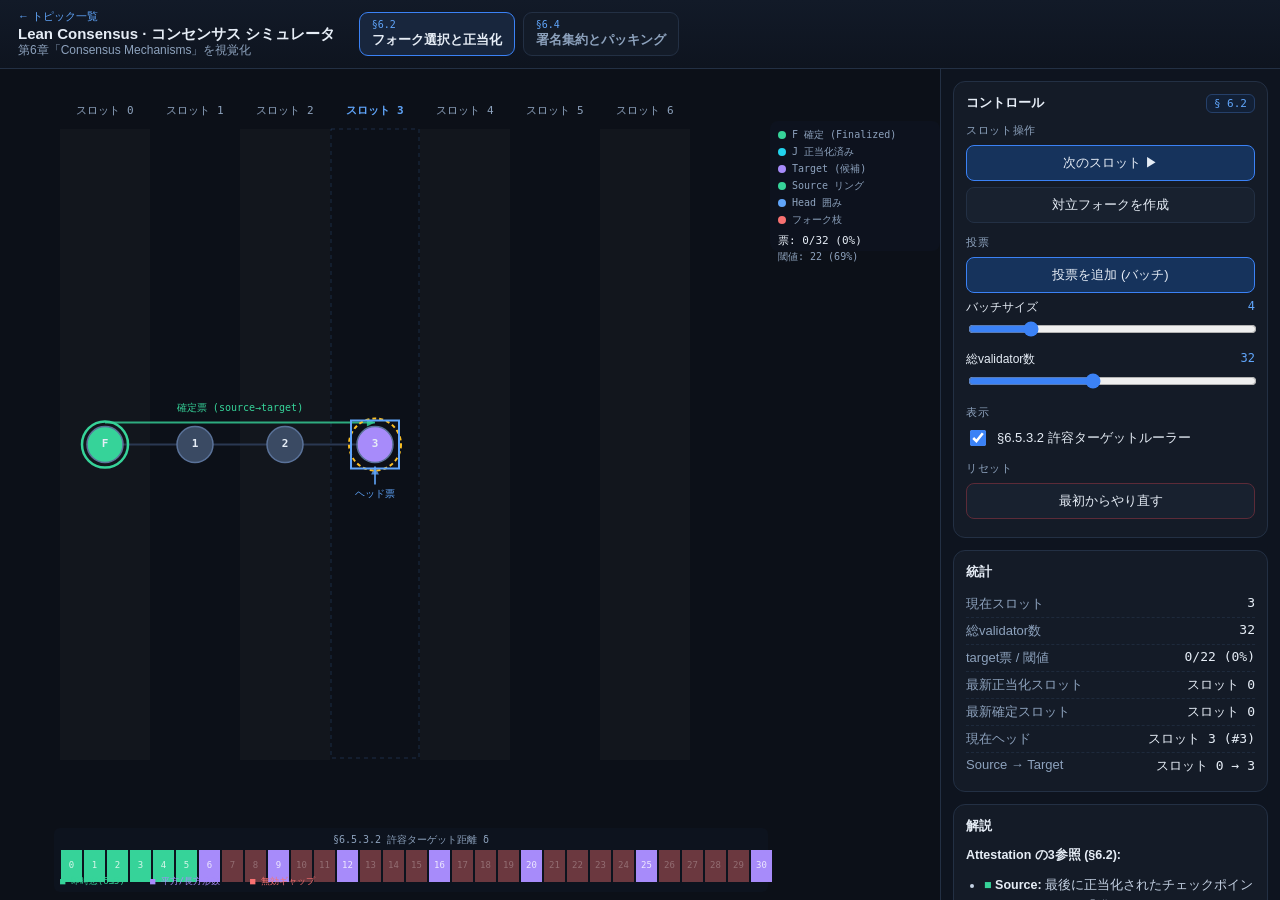
==== consensus/index.html @ 30d90bd7 "feat: add SSZ, time, state, consensus simulators + integrated protocol view Adds the remaining lean_" ====
<!DOCTYPE html>
<html lang="ja">
  <head>
    <meta charset="UTF-8" />
    <meta name="viewport" content="width=device-width, initial-scale=1.0" />
    <title>Lean Consensus · コンセンサス シミュレータ</title>
    <link rel="stylesheet" href="../shared/style.css" />
  </head>
  <body>
    <header id="topbar">
      <div class="brand">
        <a class="brand-home" href="../index.html">← トピック一覧</a>
        <span class="brand-title">Lean Consensus · コンセンサス シミュレータ</span>
        <span class="brand-subtitle">第6章「Consensus Mechanisms」を視覚化</span>
      </div>
      <nav id="tabs"></nav>
    </header>

    <main id="layout">
      <section id="stage-wrap">
        <canvas id="stage"></canvas>
      </section>

      <aside id="sidebar">
        <div class="panel">
          <div class="panel-head">
            <span class="panel-title">コントロール</span>
            <span id="section-badge" class="badge">§ 6</span>
          </div>
          <div id="controls"></div>
        </div>

        <div class="panel">
          <div class="panel-head"><span class="panel-title">統計</span></div>
          <div id="stats"></div>
        </div>

        <div class="panel">
          <div class="panel-head"><span class="panel-title">解説</span></div>
          <div id="description" class="description"></div>
        </div>
      </aside>
    </main>

    <script src="../shared/core.js"></script>
    <script src="js/scenes/forkchoice.js"></script>
    <script src="js/scenes/aggregation.js"></script>
    <script>
      // Tab order follows the chapter: fork choice / justification (6.2, 6.3, 6.5.3),
      // then signature aggregation and proposer packing (6.4, 6.5.4).
      window.P2P_SCENE_ORDER = ["forkchoice", "aggregation"];
    </script>
    <script src="../shared/app.js"></script>
  </body>
</html>
---- shared/style.css ----
:root {
  --bg: #0c1018;
  --panel: #141b27;
  --panel-soft: #19202d;
  --border: #233044;
  --text: #e6edf6;
  --text-dim: #8da2bd;
  --accent: #60a5fa;
  --accent-strong: #3b82f6;
  --green: #36d399;
  --danger: #fb7185;
  --mono: ui-monospace, SFMono-Regular, "SF Mono", Menlo, Consolas, monospace;
}

* {
  box-sizing: border-box;
}

html,
body {
  margin: 0;
  height: 100%;
  background: var(--bg);
  color: var(--text);
  font-family: -apple-system, BlinkMacSystemFont, "Segoe UI", "Hiragino Sans",
    "Noto Sans JP", sans-serif;
}

body {
  display: flex;
  flex-direction: column;
}

/* ------------------------- top bar ------------------------- */
#topbar {
  display: flex;
  align-items: center;
  gap: 24px;
  padding: 10px 18px;
  background: linear-gradient(180deg, #121a28, #0e141f);
  border-bottom: 1px solid var(--border);
  flex-wrap: wrap;
}

.brand {
  display: flex;
  flex-direction: column;
  line-height: 1.2;
}
.brand-home {
  font-size: 11px;
  color: var(--accent);
  text-decoration: none;
  margin-bottom: 2px;
}
.brand-home:hover {
  text-decoration: underline;
}
.brand-title {
  font-weight: 700;
  font-size: 15px;
}
.brand-subtitle {
  font-size: 12px;
  color: var(--text-dim);
}

#tabs {
  display: flex;
  gap: 8px;
  flex-wrap: wrap;
}

.tab {
  display: flex;
  flex-direction: column;
  align-items: flex-start;
  gap: 1px;
  padding: 6px 12px;
  border: 1px solid var(--border);
  border-radius: 9px;
  background: #131b28;
  color: var(--text-dim);
  cursor: pointer;
  transition: all 0.12s ease;
}
.tab:hover {
  border-color: #36476a;
  color: var(--text);
}
.tab.active {
  background: #18263d;
  border-color: var(--accent-strong);
  color: var(--text);
}
.tab-section {
  font-family: var(--mono);
  font-size: 10px;
  color: var(--accent);
}
.tab-title {
  font-size: 13px;
  font-weight: 600;
}

/* ------------------------- layout ------------------------- */
#layout {
  flex: 1;
  display: flex;
  min-height: 0;
}

#stage-wrap {
  flex: 1;
  min-width: 0;
  position: relative;
}
#stage {
  display: block;
  width: 100%;
  height: 100%;
}

#sidebar {
  width: 340px;
  flex-shrink: 0;
  border-left: 1px solid var(--border);
  background: #0e141f;
  overflow-y: auto;
  padding: 12px;
  display: flex;
  flex-direction: column;
  gap: 12px;
}

.panel {
  background: var(--panel);
  border: 1px solid var(--border);
  border-radius: 12px;
  padding: 12px;
}
.panel-head {
  display: flex;
  align-items: center;
  justify-content: space-between;
  margin-bottom: 10px;
}
.panel-title {
  font-size: 13px;
  font-weight: 700;
  color: var(--text);
}
.badge {
  font-family: var(--mono);
  font-size: 11px;
  color: var(--accent);
  background: #122036;
  border: 1px solid #25406a;
  border-radius: 6px;
  padding: 2px 7px;
}

/* ------------------------- controls ------------------------- */
.ctl-group {
  margin-bottom: 12px;
}
.ctl-group:last-child {
  margin-bottom: 0;
}
.ctl-group-title {
  font-size: 11px;
  text-transform: uppercase;
  letter-spacing: 0.06em;
  color: var(--text-dim);
  margin-bottom: 7px;
}

.ctl-button {
  display: block;
  width: 100%;
  margin-bottom: 6px;
  padding: 8px 10px;
  border: 1px solid var(--border);
  border-radius: 8px;
  background: #18212f;
  color: var(--text);
  font-size: 13px;
  cursor: pointer;
  transition: all 0.12s ease;
}
.ctl-button:hover {
  border-color: #3a4d70;
  background: #1f2a3b;
}
.ctl-button.primary {
  background: #16335c;
  border-color: var(--accent-strong);
}
.ctl-button.primary:hover {
  background: #1a3d6e;
}
.ctl-button.danger {
  border-color: #5c2b38;
}
.ctl-button.danger:hover {
  border-color: var(--danger);
  background: #2a1820;
}

.ctl-toggle {
  display: flex;
  align-items: center;
  gap: 8px;
  margin-bottom: 7px;
  font-size: 13px;
  cursor: pointer;
}
.ctl-toggle input {
  width: 16px;
  height: 16px;
  accent-color: var(--accent-strong);
}

.ctl-slider {
  margin-bottom: 10px;
}
.ctl-slider-head {
  display: flex;
  justify-content: space-between;
  font-size: 12px;
  margin-bottom: 3px;
}
.ctl-slider-value {
  font-family: var(--mono);
  color: var(--accent);
}
.ctl-slider input[type="range"] {
  width: 100%;
  accent-color: var(--accent-strong);
}

/* ------------------------- stats ------------------------- */
.stat-row {
  display: flex;
  justify-content: space-between;
  gap: 10px;
  padding: 4px 0;
  border-bottom: 1px dashed #1e2a3c;
  font-size: 13px;
}
.stat-row:last-child {
  border-bottom: none;
}
.stat-label {
  color: var(--text-dim);
}
.stat-value {
  font-family: var(--mono);
  color: var(--text);
  text-align: right;
}

/* ------------------------- description ------------------------- */
.description {
  font-size: 12.5px;
  line-height: 1.7;
  color: #c5d2e4;
}
.description p {
  margin: 0 0 9px;
}
.description ul {
  margin: 0 0 9px;
  padding-left: 18px;
}
.description li {
  margin-bottom: 5px;
}
.description b {
  color: var(--text);
}
.description code {
  font-family: var(--mono);
  font-size: 11.5px;
  background: #0e1726;
  border: 1px solid #1e2c43;
  border-radius: 4px;
  padding: 0 4px;
  color: #9ec5ff;
}

/* ------------------------- landing page ------------------------- */
.landing {
  max-width: 1000px;
  margin: 0 auto;
  padding: 48px 24px 64px;
}
.landing-hero {
  margin-bottom: 32px;
}
.landing-hero h1 {
  font-size: 26px;
  margin: 0 0 8px;
}
.landing-hero p {
  color: var(--text-dim);
  font-size: 14px;
  line-height: 1.7;
  margin: 0;
  max-width: 720px;
}
.topic-grid {
  display: grid;
  grid-template-columns: repeat(auto-fill, minmax(260px, 1fr));
  gap: 16px;
}
.topic-card {
  display: block;
  text-decoration: none;
  color: var(--text);
  background: var(--panel);
  border: 1px solid var(--border);
  border-radius: 14px;
  padding: 18px;
  transition: all 0.14s ease;
}
.topic-card.available:hover {
  border-color: var(--accent-strong);
  background: #16263d;
  transform: translateY(-2px);
}
.topic-card.soon {
  opacity: 0.55;
  cursor: default;
}
.topic-card .topic-section {
  font-family: var(--mono);
  font-size: 11px;
  color: var(--accent);
}
.topic-card .topic-name {
  font-size: 17px;
  font-weight: 700;
  margin: 6px 0;
}
.topic-card .topic-desc {
  font-size: 12.5px;
  color: var(--text-dim);
  line-height: 1.6;
}
.topic-card .topic-status {
  display: inline-block;
  margin-top: 12px;
  font-size: 11px;
  font-family: var(--mono);
  padding: 2px 8px;
  border-radius: 6px;
}
.topic-card.available .topic-status {
  color: var(--green);
  background: #123226;
  border: 1px solid #1d5840;
}
.topic-card.soon .topic-status {
  color: var(--text-dim);
  background: #1a2230;
  border: 1px solid var(--border);
}
.landing-foot {
  margin-top: 40px;
  color: var(--text-dim);
  font-size: 12px;
}

/* Narrow screens: stack the sidebar under the canvas. */
@media (max-width: 860px) {
  #layout {
    flex-direction: column;
  }
  #sidebar {
    width: 100%;
    border-left: none;
    border-top: 1px solid var(--border);
    max-height: 46vh;
  }
  #stage-wrap {
    height: 54vh;
  }
}
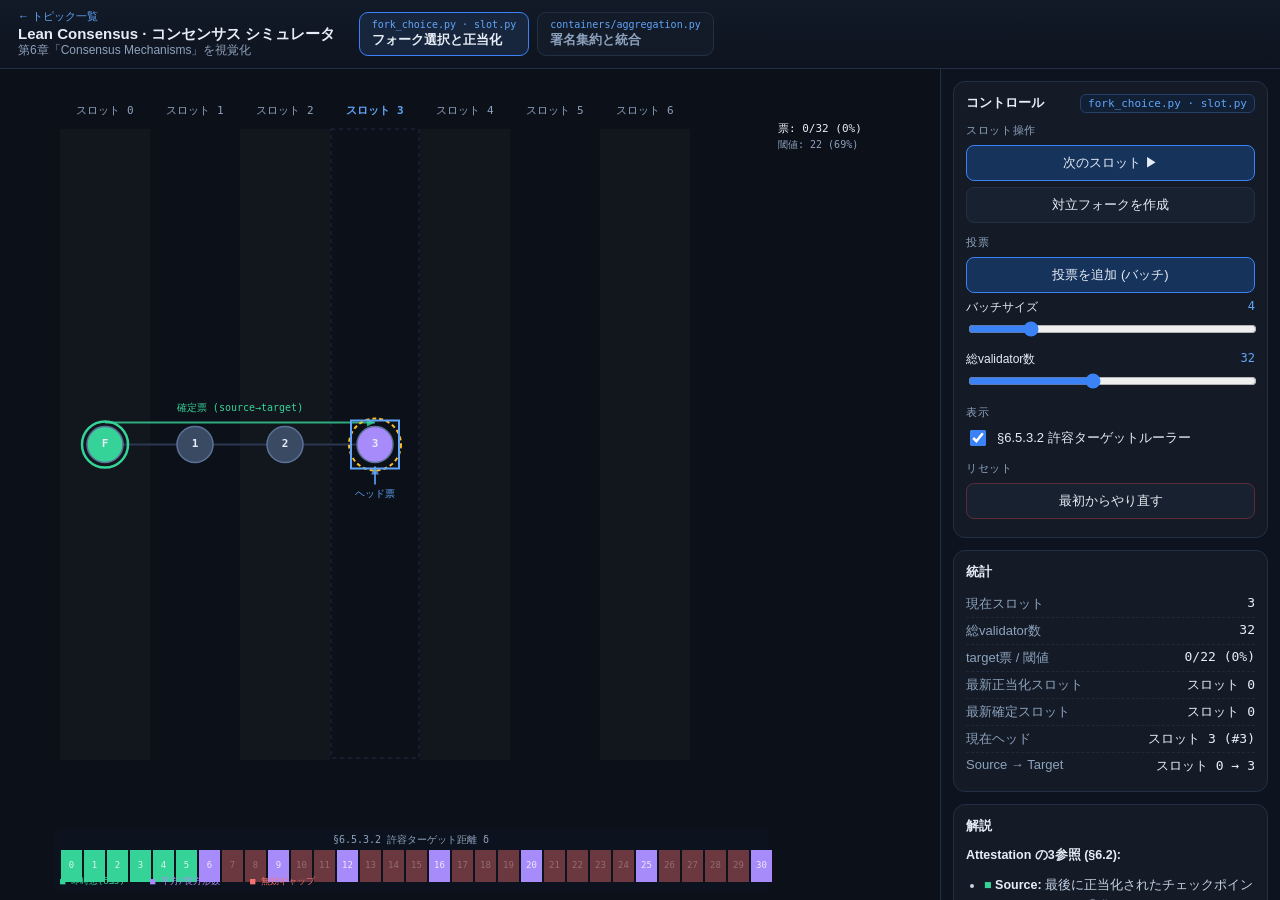
==== commit a9498d84: "refactor(docs): replace §chapter refs with leanSpec file references The §N.M section/figure numberin" ====
--- a/consensus/index.html
+++ b/consensus/index.html
@@ -25,7 +25,7 @@
         <div class="panel">
           <div class="panel-head">
             <span class="panel-title">コントロール</span>
-            <span id="section-badge" class="badge">§ 6</span>
+            <span id="section-badge" class="badge">fork_choice.py</span>
           </div>
           <div id="controls"></div>
         </div>
